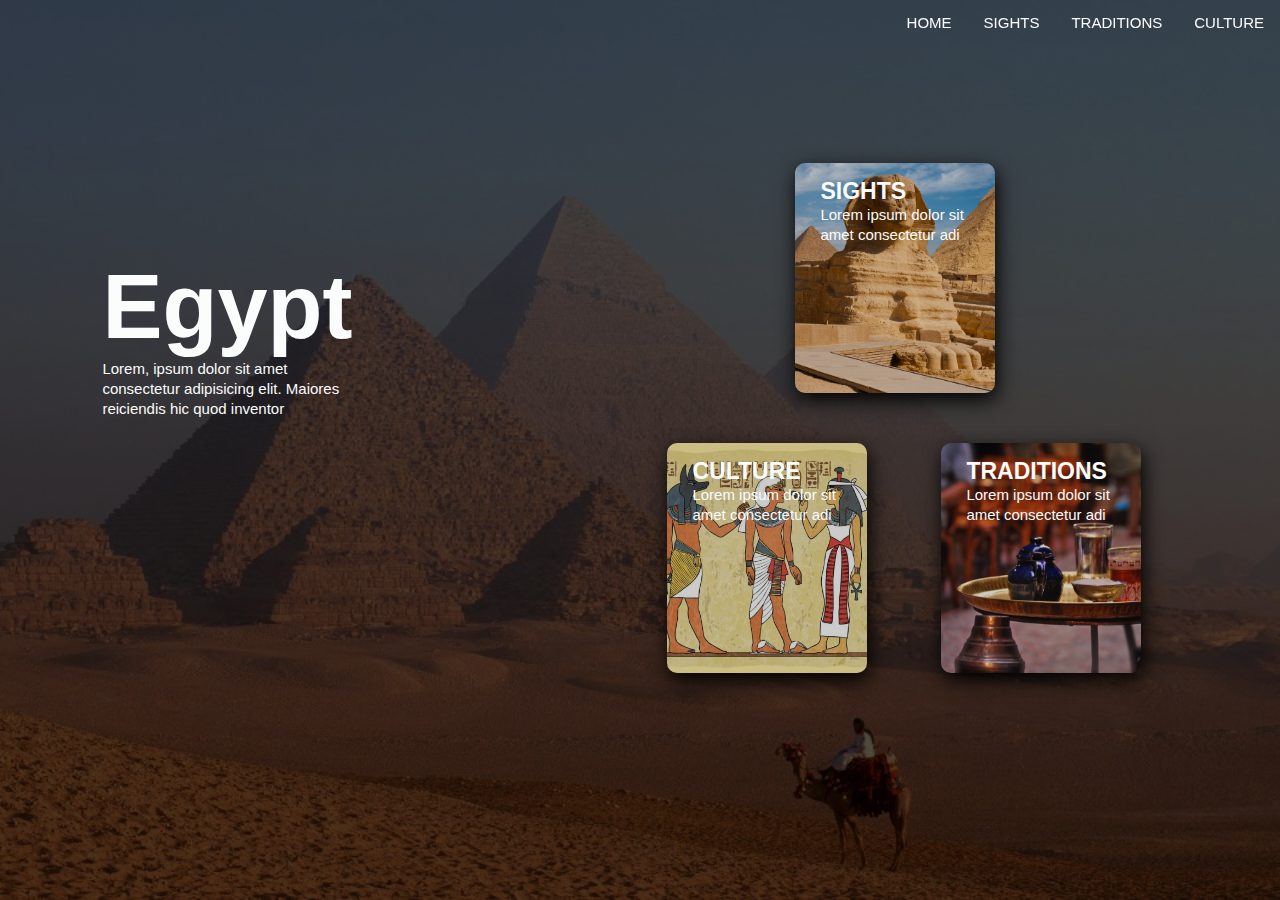
==== index.html @ 145289ad "fixed scaling" ====
<!DOCTYPE html>
<html lang="en">
<head>
    <meta charset="UTF-8">
    <meta http-equiv="X-UA-Compatible" content="IE=edge">
    <meta name="viewport" content="width=device-width, initial-scale=1.0">
    <link rel="stylesheet" href="./css/style.css">
    <title>Egypt</title>

</head>
<body>
    <header>
        <div class="container">
            <div class="topnav">
                <a href="#home">HOME</a>
                <a href="sights.html">SIGHTS</a>
                <a href="Traditions.html">TRADITIONS</a>
                <a href="culture.html">CULTURE</a>
            </div>

            <div class="hdrtitle">
                <div class="hdrtext">
                    <h1>Egypt</h1>
                    <p>Lorem, ipsum dolor sit amet consectetur adipisicing elit.
                        Maiores reiciendis hic quod inventor</p>
                </div>

                <div class="row">
                    <div class="box">
                        <h4>CULTURE</h4>
                        <p>Lorem ipsum dolor sit amet consectetur adi</p>
                    </div>

                    <div class="box2">
                        <h4>TRADITIONS</h4>
                        <p>Lorem ipsum dolor sit amet consectetur adi</p>
                    </div>

                    <div class="box3">
                        <h4>SIGHTS</h4>
                        <p>Lorem ipsum dolor sit amet consectetur adi</p>
                    </div>

                </div>
            </div>
        </div>
    </header>




    <footer></footer>


</body>
</html>
---- css/style.css ----
*{
    margin: 0;
    padding: 0;
}

.container{
    width: 100%;
    height: 100vh;
    background-image:linear-gradient(rgba(0,0,0,0.7), rgba(0,0,0,0.7)), url(../img/picture.png);
    background-position: center;
    background-size: cover;
    padding-left: 8%;
    padding-right: 6%;
    box-sizing: border-box;
}

.topnav{
    overflow: hidden;
    top: 0;
    right: 0;
    position: fixed;
    z-index: 99;
}

.topnav a{
    float:left;
    color: rgb(251, 252, 252);
    text-align: center;
    padding: 14px 16px;
    text-decoration: none;
    font-size: 15px;
    font-family:'Gill Sans', 'Gill Sans MT', Calibri, 'Trebuchet MS', sans-serif;
}

.topnav a:hover{
    background-color: rgb(169, 204, 227);
    color: black;
}

.hdrtitle{
    display: flex;
    align-items: center;
    height: 75%;
}

.hdrtext{
    flex-basis: 20%;
}

h1{
    color: rgb(251, 252, 252);
    font-size: 90px;
    font-family: 'Gill Sans', 'Gill Sans MT', Calibri, 'Trebuchet MS', sans-serif;  
}

p{
    color: rgb(251, 252, 252);
    font-size: 15px;
    font-family:'Gill Sans', 'Gill Sans MT', Calibri, 'Trebuchet MS', sans-serif;
    line-height: 20px;
}

.box{
    width: 200px;
    height: 230px;
    display: inline-block;
    border-radius: 10px;
    padding: 15px 25px;
    box-sizing: border-box;
    margin: 10px 15px;
    background-image: linear-gradient(rgba(0,0,0,0.2), rgba(0,0,0,0.2)),url(../img/culture.png);
    background-position: center;
    background-size: cover;
    box-shadow: 2px 7px 20px black;
    position: relative;
    left:300px;
    top: 220px;
    transition: transform 1.2s;
}

.box2{
    width: 200px;
    height: 230px;
    display: inline-block;
    border-radius: 10px;
    padding: 15px 25px;
    box-sizing: border-box;
    margin: 10px 15px;
    background-image: linear-gradient(rgba(0,0,0,0.2), rgba(0,0,0,0.2)),url(../img/tradition.png);
    background-position: center;
    background-size: cover;
    box-shadow: 2px 7px 20px black;
    position: relative;
    left:340px;
    top:220px;
    transition: transform 1.2s;
}

.box3{
    width: 200px;
    height: 230px;
    display: inline-block;
    border-radius: 10px;
    padding: 15px 25px;
    box-sizing: border-box;
    margin: 10px 15px;
    background-image: linear-gradient(rgba(0,0,0,0.2), rgba(0,0,0,0.2)),url(../img/sights.png);
    background-position: center;
    background-size: cover;
    box-shadow: 2px 7px 20px black;
    position: relative;
    left:-40px;
    bottom: 60px;
    transition: transform 1s;
}

h4{
    color: rgb(251, 252, 252);
    font-family: 'Gill Sans', 'Gill Sans MT', Calibri, 'Trebuchet MS', sans-serif;
    font-size: 23px;
}

.box:hover, .box2:hover, .box3:hover{
    transform: scale(1.2);
}
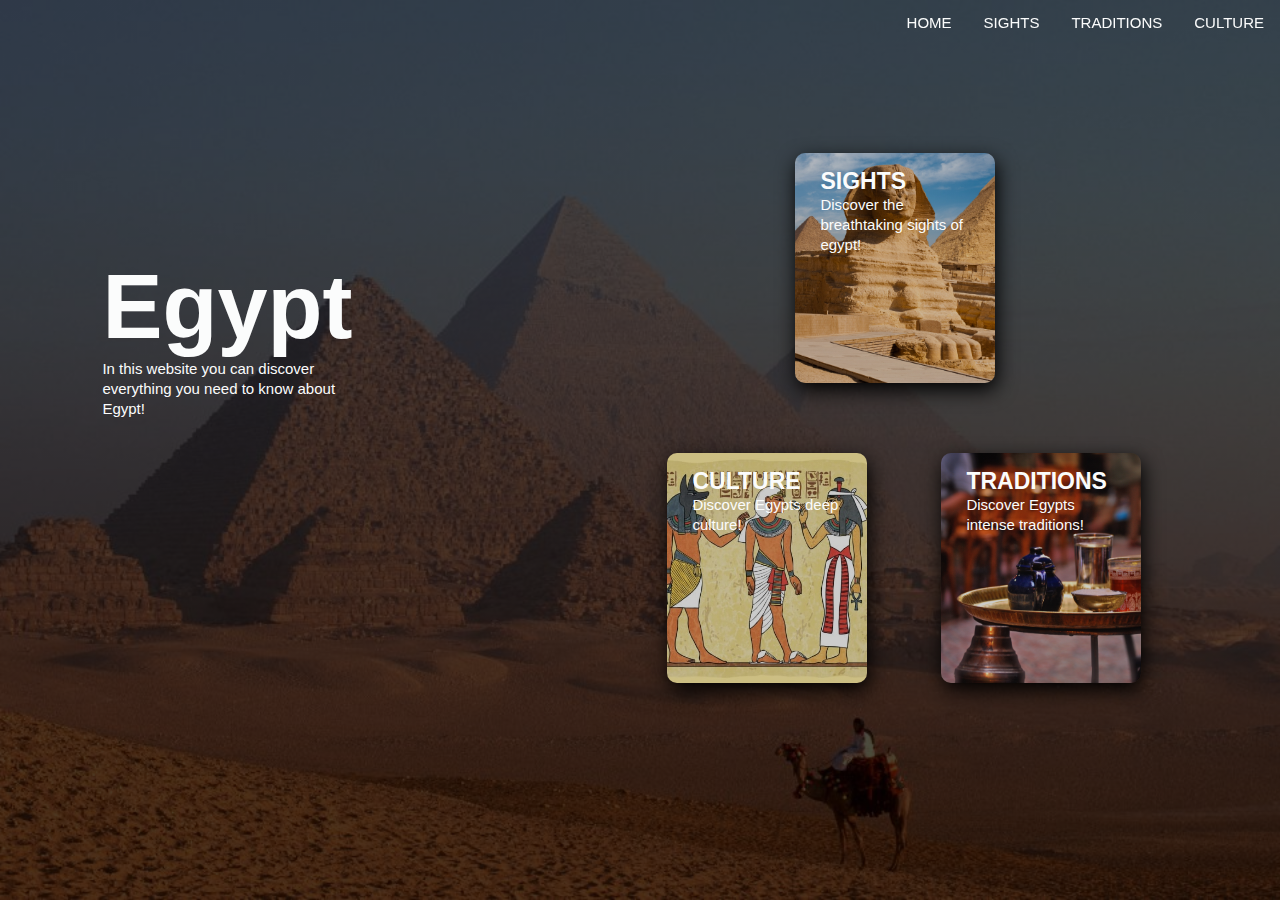
==== commit 1cfe67c5: "Update index.html" ====
--- a/index.html
+++ b/index.html
@@ -21,24 +21,23 @@
             <div class="hdrtitle">
                 <div class="hdrtext">
                     <h1>Egypt</h1>
-                    <p>Lorem, ipsum dolor sit amet consectetur adipisicing elit.
-                        Maiores reiciendis hic quod inventor</p>
+                    <p>In this website you can discover everything you need to know about Egypt!</p>
                 </div>
 
                 <div class="row">
                     <div class="box">
                         <h4>CULTURE</h4>
-                        <p>Lorem ipsum dolor sit amet consectetur adi</p>
+                        <p>Discover Egypts deep culture!</p>
                     </div>
 
                     <div class="box2">
                         <h4>TRADITIONS</h4>
-                        <p>Lorem ipsum dolor sit amet consectetur adi</p>
+                        <p>Discover Egypts intense traditions!</p>
                     </div>
 
                     <div class="box3">
                         <h4>SIGHTS</h4>
-                        <p>Lorem ipsum dolor sit amet consectetur adi</p>
+                        <p>Discover the breathtaking sights of egypt!</p>
                     </div>
 
                 </div>
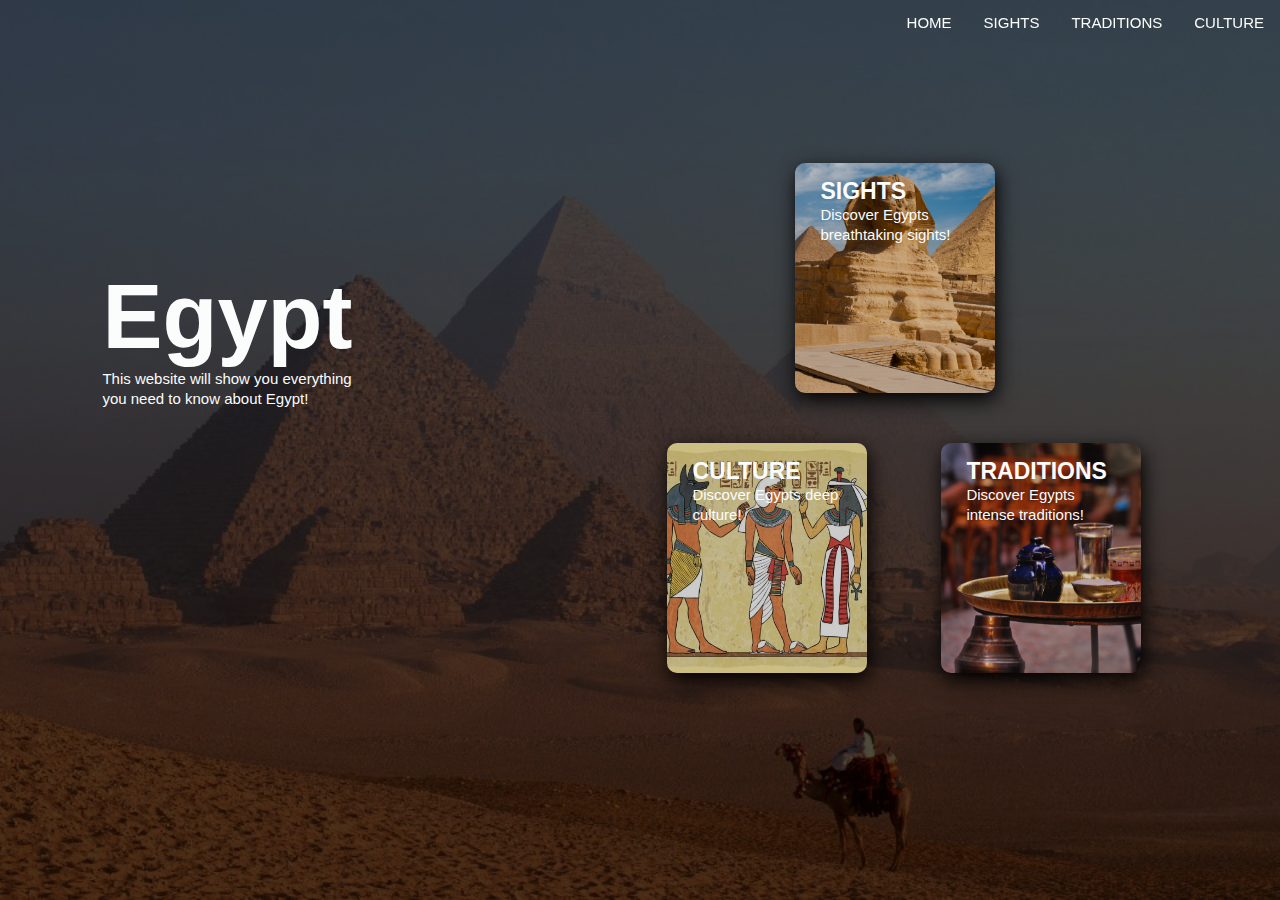
==== commit 1f50f201: "text" ====
--- a/index.html
+++ b/index.html
@@ -21,7 +21,7 @@
             <div class="hdrtitle">
                 <div class="hdrtext">
                     <h1>Egypt</h1>
-                    <p>In this website you can discover everything you need to know about Egypt!</p>
+                    <p>This website will show you everything you need to know about Egypt!</p>
                 </div>
 
                 <div class="row">
@@ -37,7 +37,7 @@
 
                     <div class="box3">
                         <h4>SIGHTS</h4>
-                        <p>Discover the breathtaking sights of egypt!</p>
+                        <p>Discover Egypts breathtaking sights!</p>
                     </div>
 
                 </div>
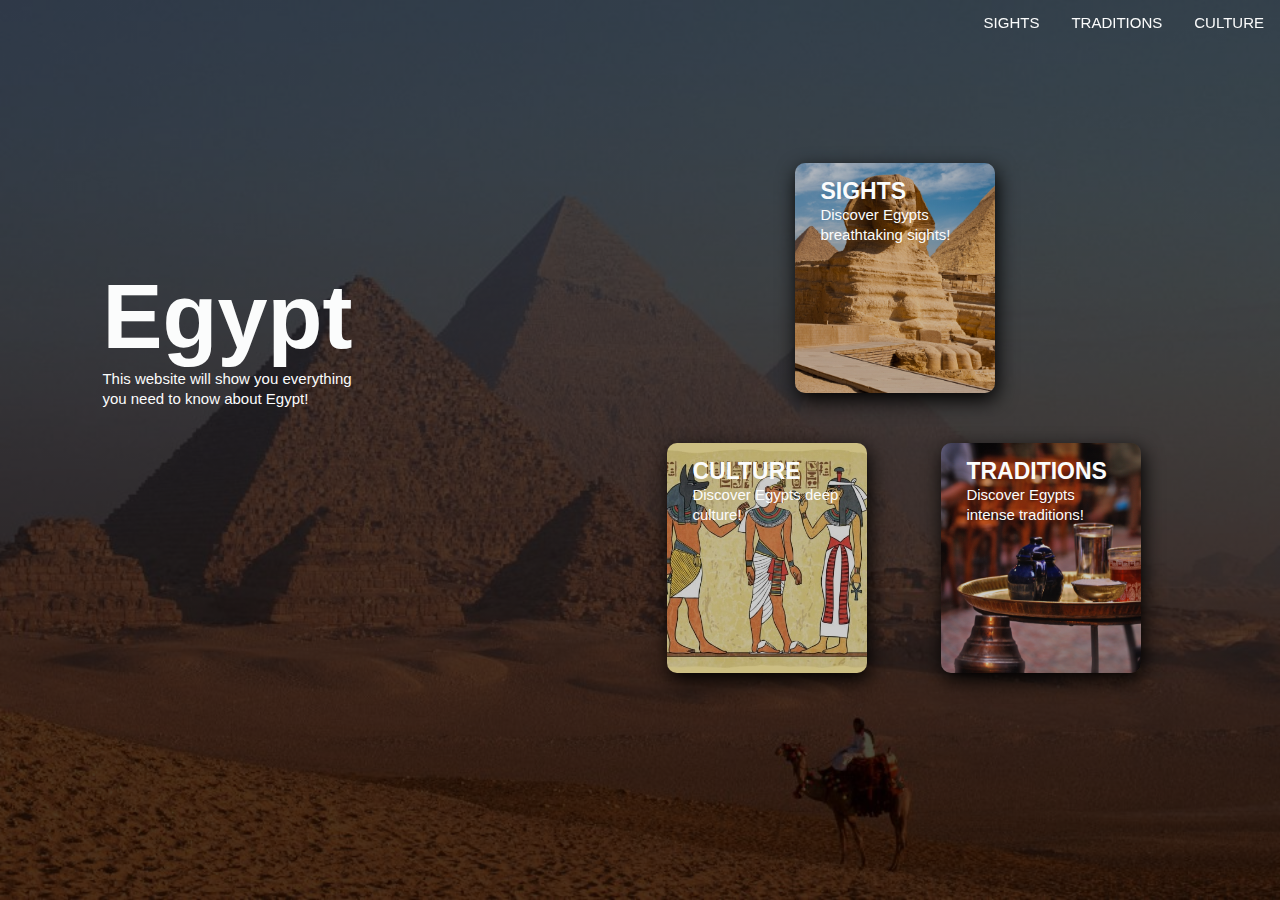
==== commit f70f5e4a: "fixed topnav" ====
--- a/index.html
+++ b/index.html
@@ -12,7 +12,6 @@
     <header>
         <div class="container">
             <div class="topnav">
-                <a href="#home">HOME</a>
                 <a href="sights.html">SIGHTS</a>
                 <a href="Traditions.html">TRADITIONS</a>
                 <a href="culture.html">CULTURE</a>
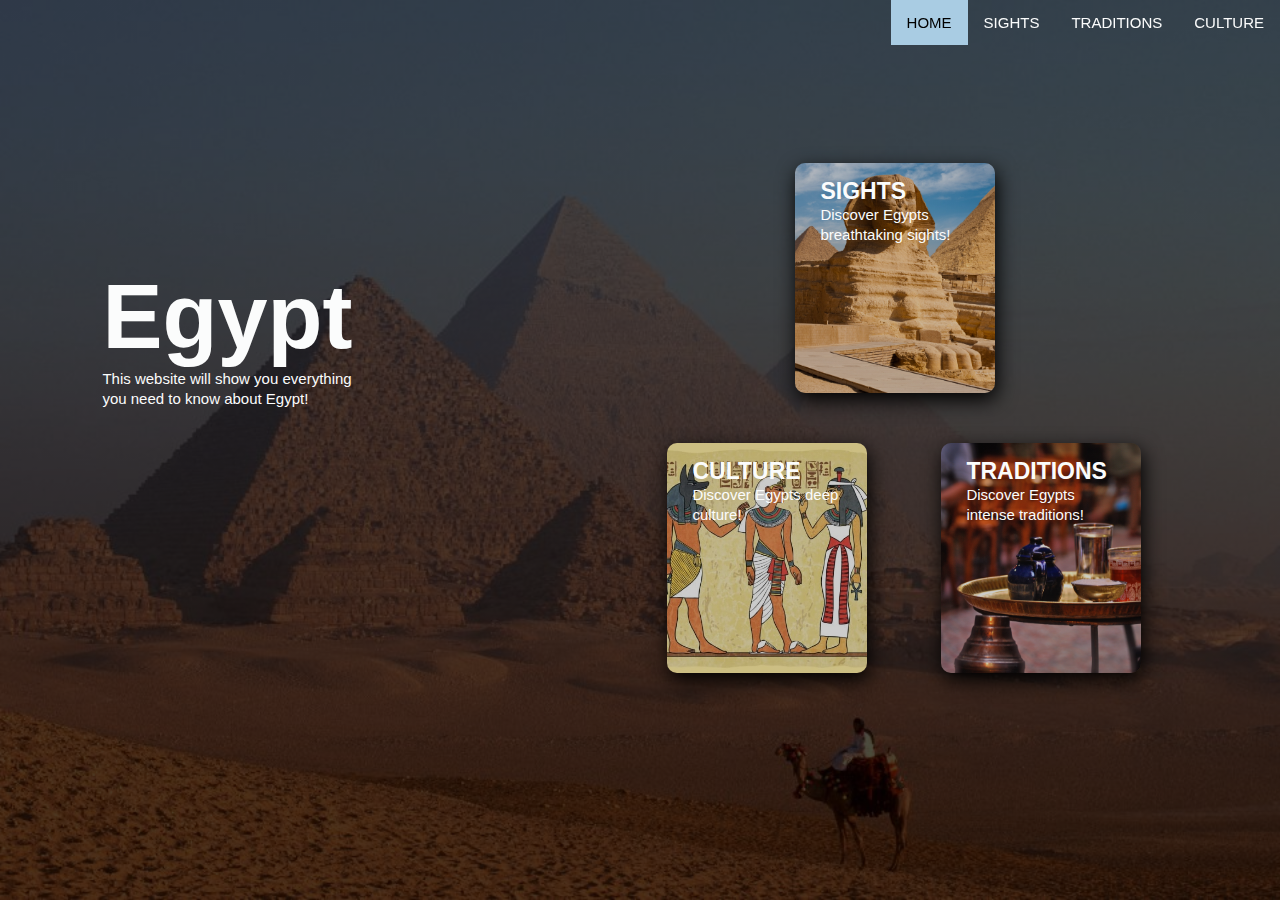
==== commit 53b10c7e: "top nav nice" ====
--- a/index.html
+++ b/index.html
@@ -12,6 +12,7 @@
     <header>
         <div class="container">
             <div class="topnav">
+                <a href="home" id="home">HOME</a>
                 <a href="sights.html">SIGHTS</a>
                 <a href="Traditions.html">TRADITIONS</a>
                 <a href="culture.html">CULTURE</a>
@@ -24,17 +25,17 @@
                 </div>
 
                 <div class="row">
-                    <div class="box">
+                    <div class ="box" id="culture">
                         <h4>CULTURE</h4>
                         <p>Discover Egypts deep culture!</p>
                     </div>
 
-                    <div class="box2">
+                    <div class="box2" id="tradition">
                         <h4>TRADITIONS</h4>
                         <p>Discover Egypts intense traditions!</p>
                     </div>
 
-                    <div class="box3">
+                    <div class="box3" id="sights">
                         <h4>SIGHTS</h4>
                         <p>Discover Egypts breathtaking sights!</p>
                     </div>
--- a/css/style.css
+++ b/css/style.css
@@ -20,6 +20,11 @@
     right: 0;
     position: fixed;
     z-index: 99;
+}
+
+#home{
+    background-color: rgb(169, 204, 227);
+    color: black;
 }
 
 .topnav a{
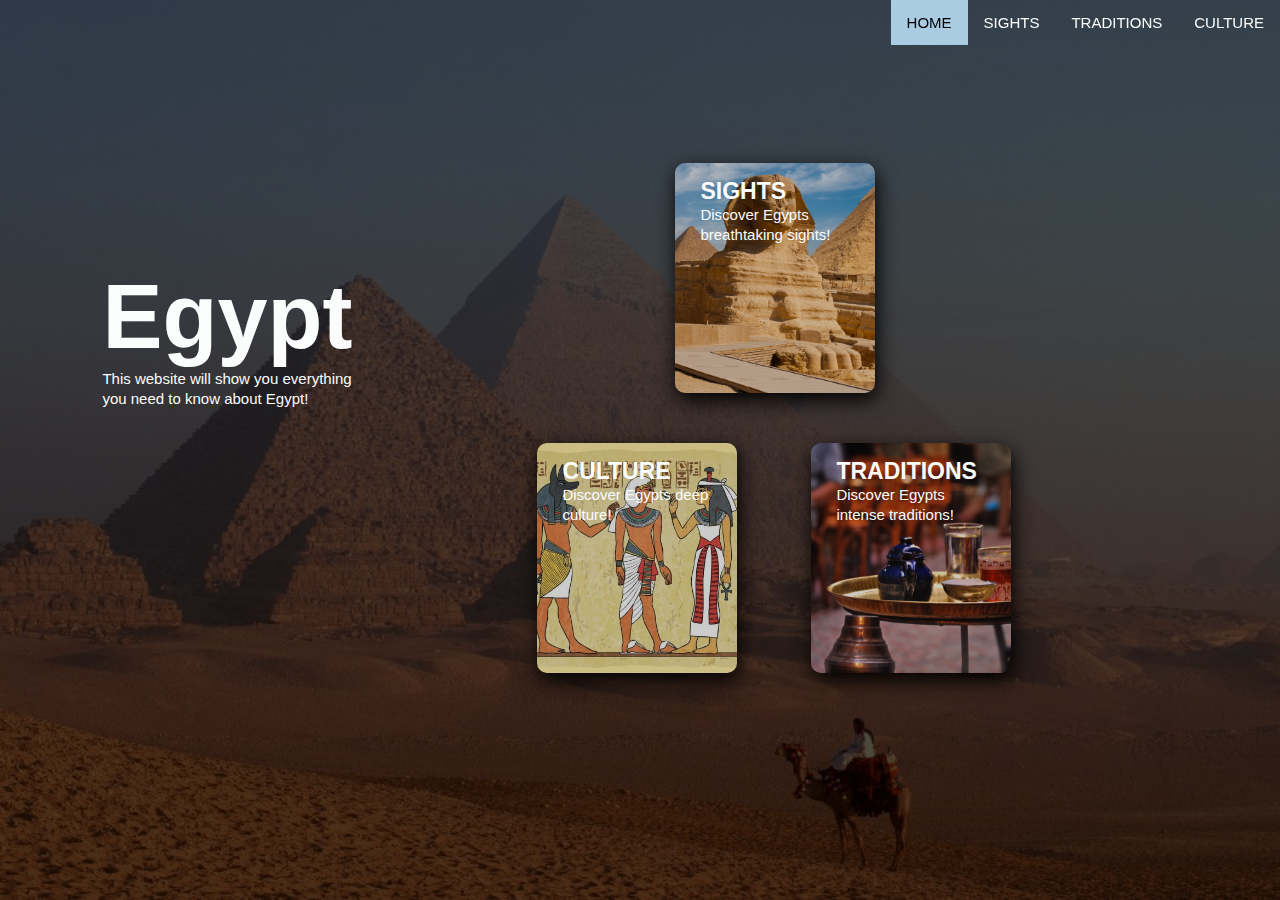
==== commit 71deff07: "java" ====
--- a/index.html
+++ b/index.html
@@ -5,6 +5,7 @@
     <meta http-equiv="X-UA-Compatible" content="IE=edge">
     <meta name="viewport" content="width=device-width, initial-scale=1.0">
     <link rel="stylesheet" href="./css/style.css">
+    <script src="./js/index.js"></script>
     <title>Egypt</title>
 
 </head>
@@ -51,5 +52,6 @@
     <footer></footer>
 
 
+
 </body>
 </html>--- a/css/style.css
+++ b/css/style.css
@@ -78,7 +78,7 @@
     background-size: cover;
     box-shadow: 2px 7px 20px black;
     position: relative;
-    left:300px;
+    left:170px;
     top: 220px;
     transition: transform 1.2s;
 }
@@ -96,7 +96,7 @@
     background-size: cover;
     box-shadow: 2px 7px 20px black;
     position: relative;
-    left:340px;
+    left:210px;
     top:220px;
     transition: transform 1.2s;
 }
@@ -114,7 +114,7 @@
     background-size: cover;
     box-shadow: 2px 7px 20px black;
     position: relative;
-    left:-40px;
+    left:-160px;
     bottom: 60px;
     transition: transform 1s;
 }
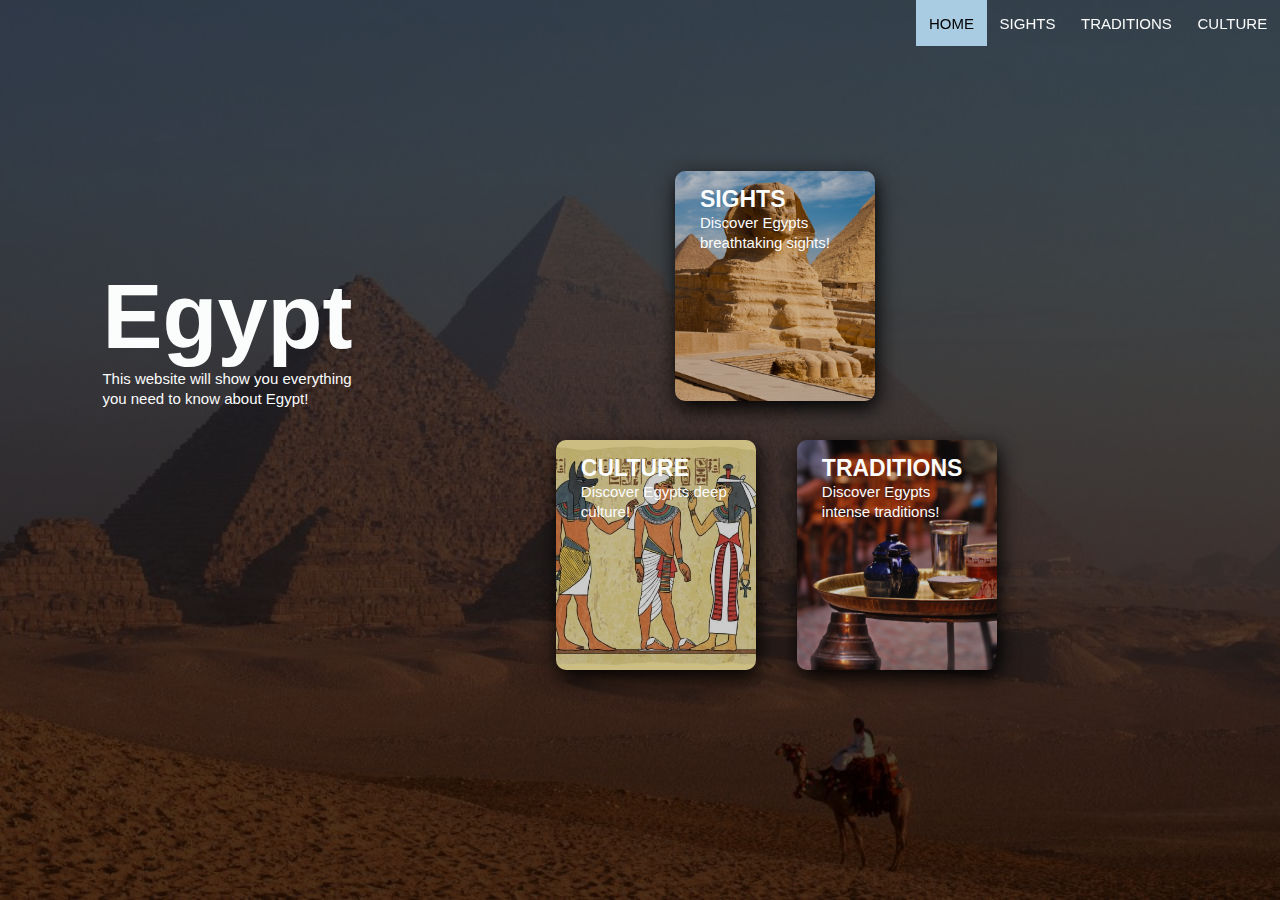
==== commit 6adfd74c: "click" ====
--- a/index.html
+++ b/index.html
@@ -5,7 +5,6 @@
     <meta http-equiv="X-UA-Compatible" content="IE=edge">
     <meta name="viewport" content="width=device-width, initial-scale=1.0">
     <link rel="stylesheet" href="./css/style.css">
-    <script src="./js/index.js"></script>
     <title>Egypt</title>
 
 </head>
@@ -44,6 +43,7 @@
                 </div>
             </div>
         </div>
+        <script src="./js/index.js"></script>
     </header>
 
 
--- a/css/style.css
+++ b/css/style.css
@@ -31,7 +31,7 @@
     float:left;
     color: rgb(251, 252, 252);
     text-align: center;
-    padding: 14px 16px;
+    padding: 4% 1vw;
     text-decoration: none;
     font-size: 15px;
     font-family:'Gill Sans', 'Gill Sans MT', Calibri, 'Trebuchet MS', sans-serif;
@@ -78,8 +78,8 @@
     background-size: cover;
     box-shadow: 2px 7px 20px black;
     position: relative;
-    left:170px;
-    top: 220px;
+    left:27%;
+    top: 17vw;
     transition: transform 1.2s;
 }
 
@@ -96,8 +96,8 @@
     background-size: cover;
     box-shadow: 2px 7px 20px black;
     position: relative;
-    left:210px;
-    top:220px;
+    left:28%;
+    top:17vw;
     transition: transform 1.2s;
 }
 
@@ -114,8 +114,8 @@
     background-size: cover;
     box-shadow: 2px 7px 20px black;
     position: relative;
-    left:-160px;
-    bottom: 60px;
+    left:-23%;
+    bottom: 4vw;
     transition: transform 1s;
 }
 
